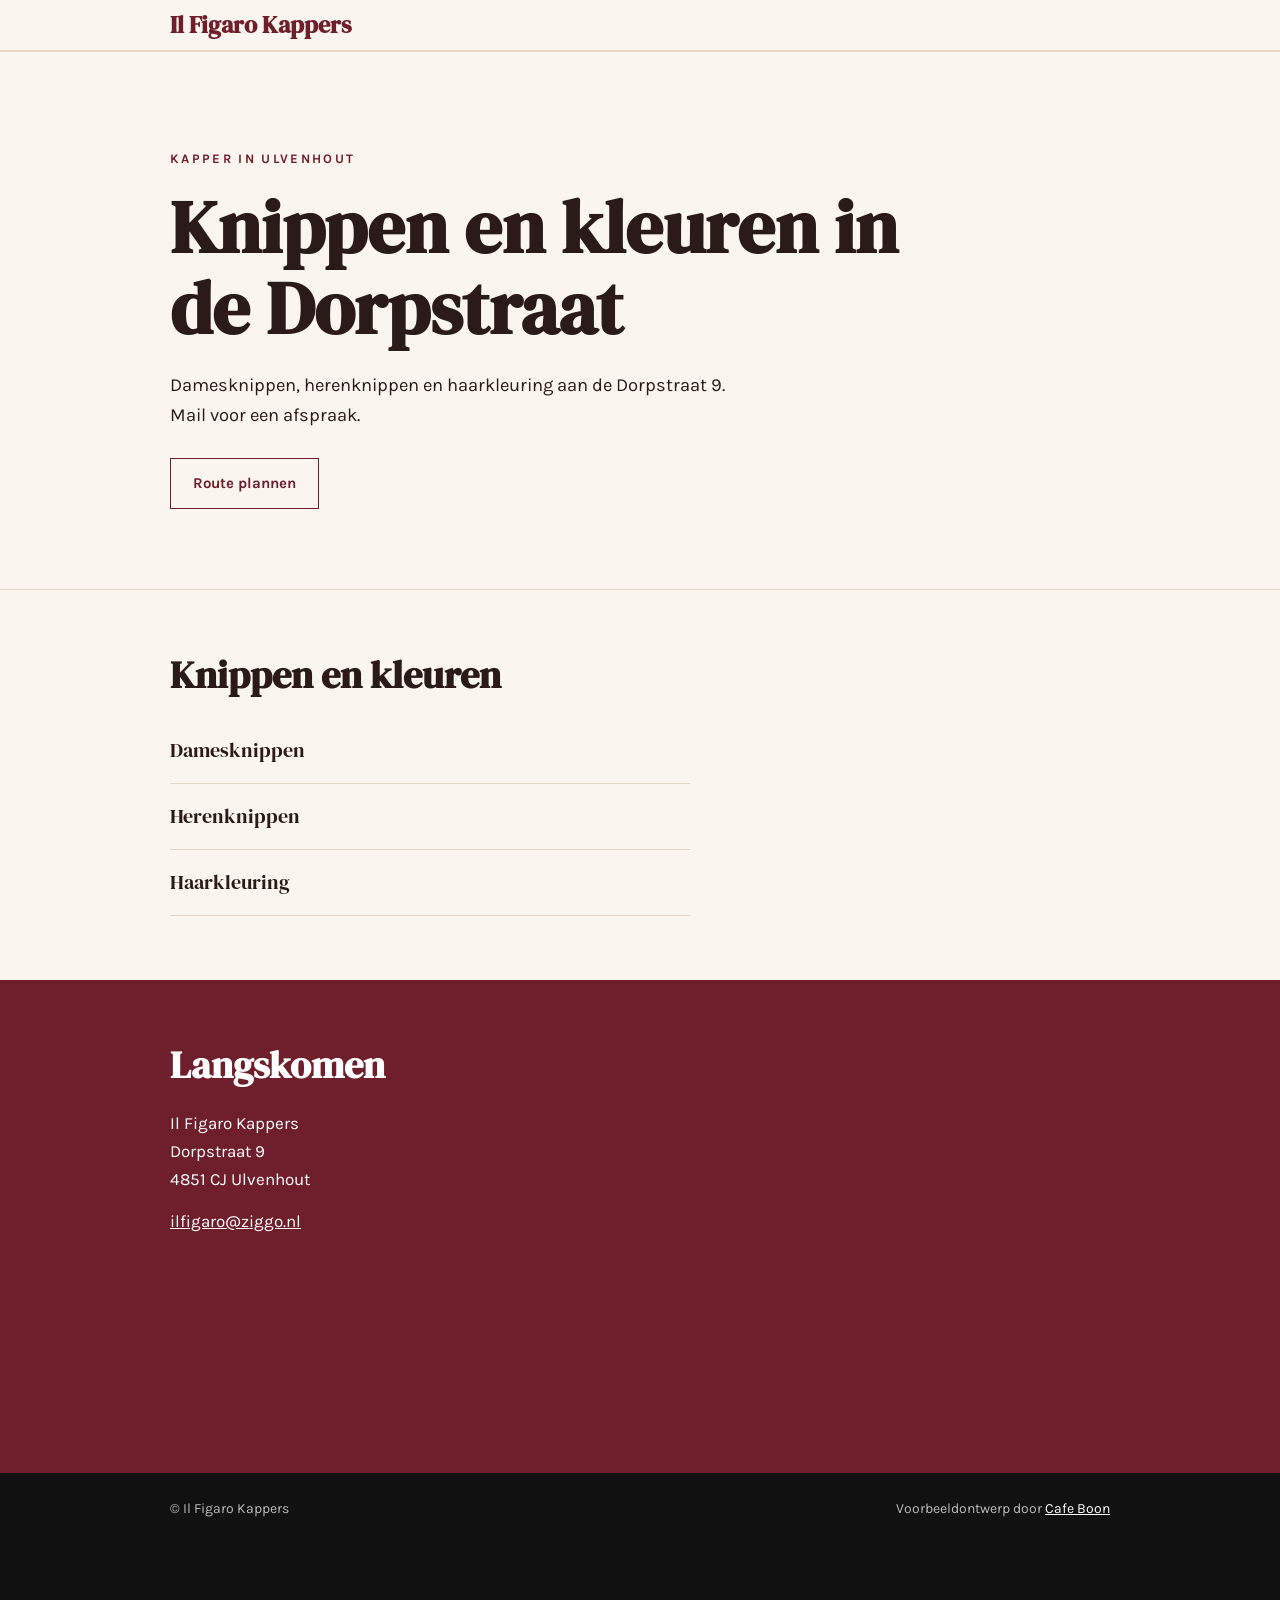
==== index.html @ 83c746a2 "Voorbeeldwebsite" ====
<!doctype html>
<html lang="nl"><head><meta charset="utf-8"><meta name="viewport" content="width=device-width,initial-scale=1">
<title>Il Figaro Kappers | Kapper in Ulvenhout</title>
<meta name="description" content="Il Figaro Kappers aan de Dorpstraat 9 in Ulvenhout. Damesknippen, herenknippen en haarkleuring.">
<meta name="robots" content="noindex">
<meta property="og:title" content="Il Figaro Kappers"><meta property="og:description" content="Il Figaro Kappers aan de Dorpstraat 9 in Ulvenhout. Damesknippen, herenknippen en haarkleuring."><meta property="og:type" content="website">
<meta property="og:image" content="https://ilfigarokappers.cafeboon.com/images/og.png">
<link rel="icon" type="image/svg+xml" href="images/favicon.svg">
<link rel="preconnect" href="https://fonts.googleapis.com"><link rel="preconnect" href="https://fonts.gstatic.com" crossorigin>
<link href="https://fonts.googleapis.com/css2?family=DM+Serif+Display&family=Karla:wght@400;700&display=swap" rel="stylesheet"><link rel="stylesheet" href="style.css">
</head><body>
<header><div class="wrap"><a class="logo" href="#top">Il Figaro Kappers</a></div></header>
<main id="top">
<section class="hero"><div class="wrap"><p class="tag">Kapper in Ulvenhout</p><h1>Knippen en kleuren in de Dorpstraat</h1><p class="lead">Damesknippen, herenknippen en haarkleuring aan de Dorpstraat 9. Mail voor een afspraak.</p>
<div class="acties"><a class="btn licht" href="https://www.google.com/maps/dir/?api=1&destination=Dorpstraat+9+4851+CJ">Route plannen</a></div></div></section>
<section><div class="wrap"><h2>Knippen en kleuren</h2><ul class="dienst"><li><span>Damesknippen</span></li><li><span>Herenknippen</span></li><li><span>Haarkleuring</span></li></ul></div></section>
<section class="donker"><div class="wrap"><h2>Langskomen</h2><div class="kol"><div><p>Il Figaro Kappers<br>Dorpstraat 9<br>4851 CJ Ulvenhout</p><p><a href="mailto:ilfigaro@ziggo.nl">ilfigaro@ziggo.nl</a></p></div>
<iframe title="Kaart" loading="lazy" src="https://maps.google.com/maps?q=Dorpstraat+9+4851+CJ&output=embed"></iframe></div></div></section>
</main>
<footer><div class="wrap"><span>&copy; Il Figaro Kappers</span><span>Voorbeeldontwerp door <a href="https://cafeboon.com">Cafe Boon</a></span></div></footer>
<div class="balk"><a href="mailto:ilfigaro@ziggo.nl">Mail</a><a href="https://www.google.com/maps/dir/?api=1&destination=Dorpstraat+9+4851+CJ">Route</a></div>
</body></html>
---- style.css ----
:root{--bg:#faf5ee;--ink:#2a1a1a;--acc:#6e1f2b;--lijn:#e4d6c6}
*{box-sizing:border-box;margin:0;padding:0}
body{font-family:'Karla',sans-serif;background:var(--bg);color:var(--ink);line-height:1.65;font-size:17px}
a{color:inherit}.wrap{max-width:980px;margin:0 auto;padding:0 20px}
h1,h2,.logo{font-family:'DM Serif Display',serif;line-height:1.1}
header{background:var(--bg);border-bottom:1px solid var(--lijn);position:sticky;top:0;z-index:10}
header .wrap{display:flex;justify-content:space-between;align-items:center;padding-top:12px;padding-bottom:12px}
.logo{font-size:1.5rem;text-decoration:none;color:var(--acc);font-weight:700}
.btn{display:inline-block;background:var(--acc);color:#fff;padding:12px 22px;text-decoration:none;font-weight:700;font-size:15px;border:1px solid var(--acc)}
.btn.licht{background:transparent;color:var(--acc)}
.hero{padding:96px 0 80px}.hero .tag{letter-spacing:.18em;text-transform:uppercase;font-size:13px;color:var(--acc);margin-bottom:18px;font-weight:700}
.hero h1{font-size:clamp(2.4rem,7vw,4.6rem);max-width:760px;margin-bottom:20px}
.lead{max-width:560px;font-size:1.15rem;margin-bottom:28px}.acties{display:flex;gap:12px;flex-wrap:wrap}
section{padding:64px 0;border-top:1px solid var(--lijn)}
h2{font-size:clamp(1.7rem,4vw,2.4rem);margin-bottom:22px}
.dienst{list-style:none;max-width:520px}.dienst li{padding:16px 0;border-bottom:1px solid var(--lijn);font-size:1.25rem;font-family:'DM Serif Display',serif}
.donker{background:var(--acc);color:#fff;border:0}.donker a{color:#fff}
.kol{display:grid;grid-template-columns:1fr 1fr;gap:40px}.kol p{margin-bottom:14px}
iframe{width:100%;height:300px;border:0}
footer{background:#111;color:#bbb;font-size:14px;padding:24px 0 84px}footer .wrap{display:flex;justify-content:space-between;gap:10px;flex-wrap:wrap}footer a{color:#fff}
.balk{display:none}
@media(max-width:760px){.kol{grid-template-columns:1fr}.hero{padding:60px 0 50px}header .btn{display:none}
.balk{display:flex;position:fixed;bottom:0;left:0;right:0;background:var(--acc);z-index:20}.balk a{flex:1;text-align:center;color:#fff;text-decoration:none;font-weight:700;padding:14px}.balk a+a{border-left:1px solid rgba(255,255,255,.3)}}
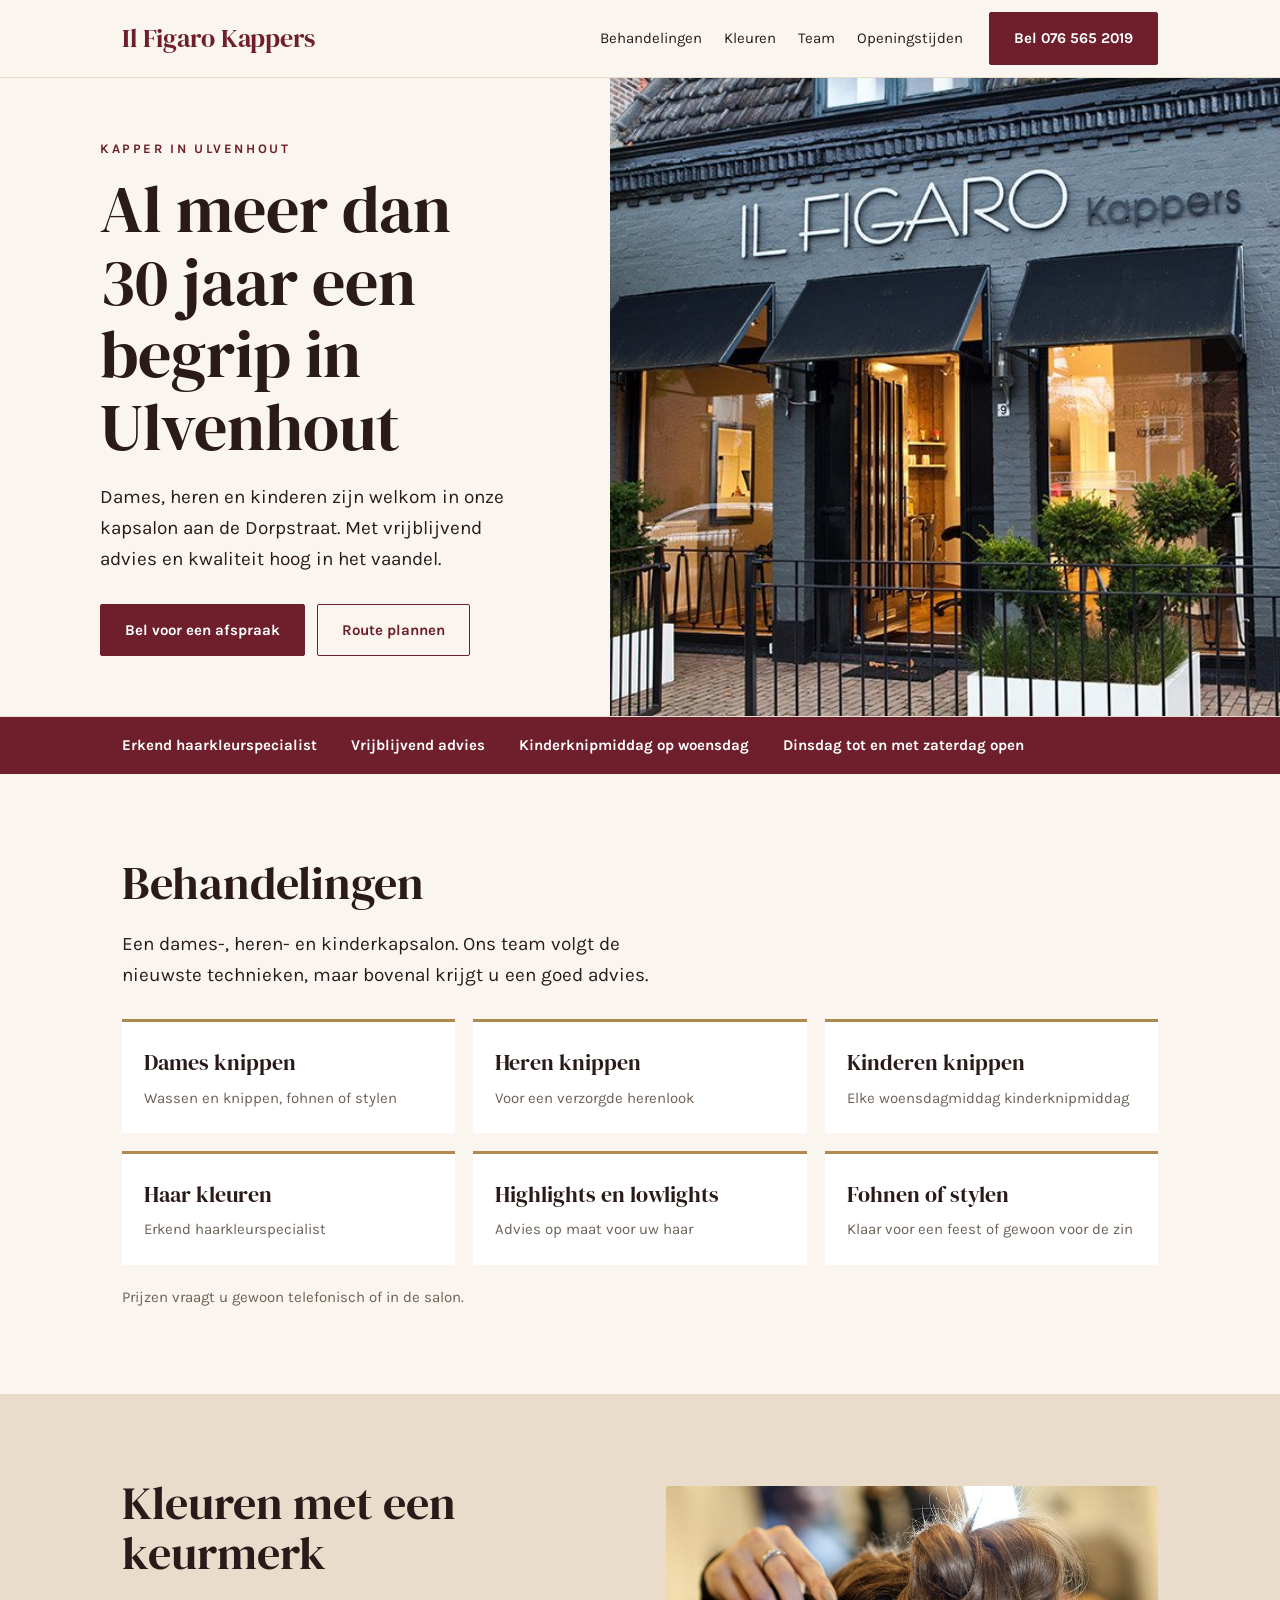
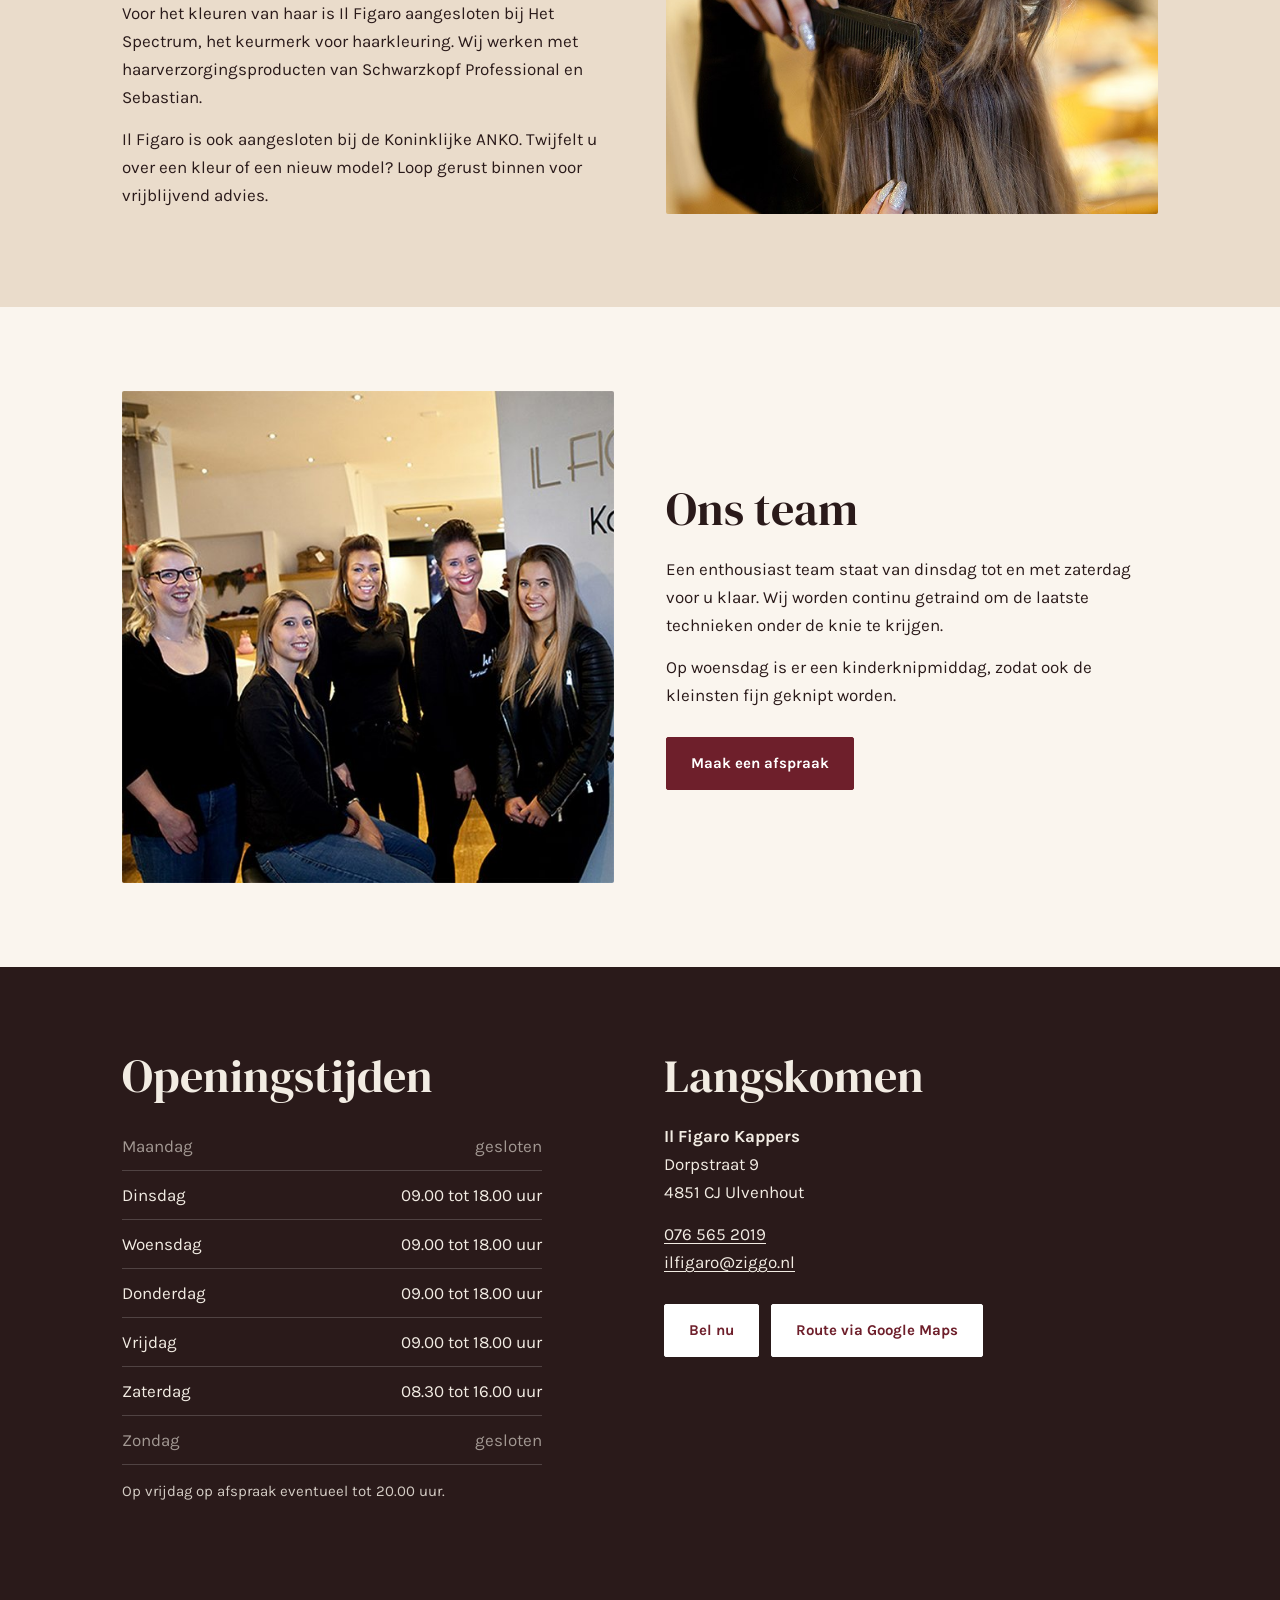
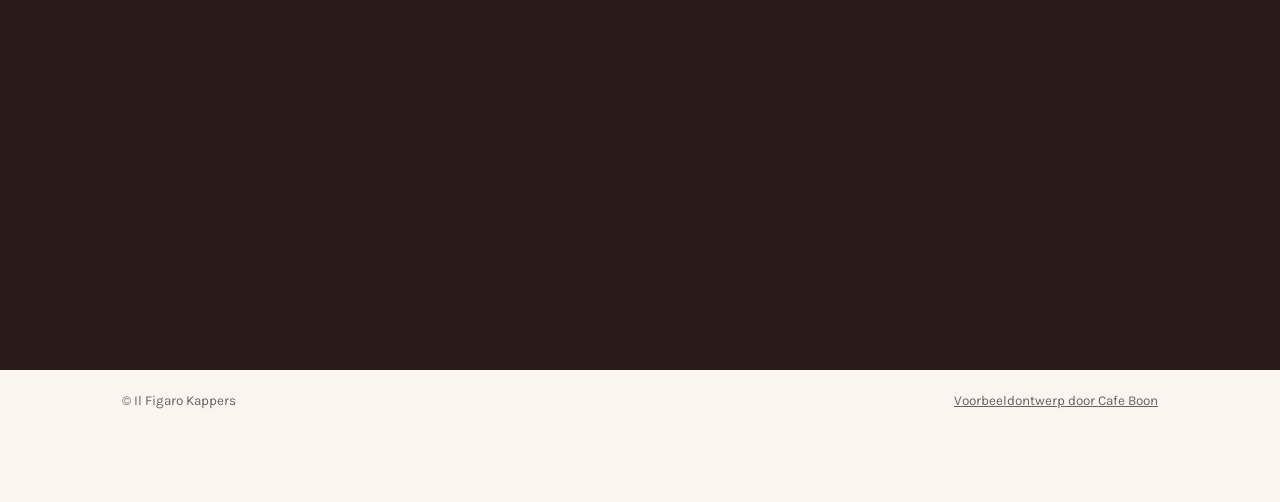
==== commit faeb4d92: "Uitgebreide one-page site met eigen foto's, openingstijden en route" ====
--- a/index.html
+++ b/index.html
@@ -1,22 +1,74 @@
 <!doctype html>
 <html lang="nl"><head><meta charset="utf-8"><meta name="viewport" content="width=device-width,initial-scale=1">
-<title>Il Figaro Kappers | Kapper in Ulvenhout</title>
-<meta name="description" content="Il Figaro Kappers aan de Dorpstraat 9 in Ulvenhout. Damesknippen, herenknippen en haarkleuring.">
+<title>Il Figaro Kappers | Dames, heren en kinderen in Ulvenhout</title>
+<meta name="description" content="Il Figaro Kappers aan de Dorpstraat 9 in Ulvenhout. Al meer dan 30 jaar een begrip voor dames, heren en kinderen. Erkend haarkleurspecialist, vrijblijvend advies.">
 <meta name="robots" content="noindex">
-<meta property="og:title" content="Il Figaro Kappers"><meta property="og:description" content="Il Figaro Kappers aan de Dorpstraat 9 in Ulvenhout. Damesknippen, herenknippen en haarkleuring."><meta property="og:type" content="website">
-<meta property="og:image" content="https://ilfigarokappers.cafeboon.com/images/og.png">
 <link rel="icon" type="image/svg+xml" href="images/favicon.svg">
+<meta property="og:title" content="Il Figaro Kappers, Ulvenhout">
+<meta property="og:description" content="Al meer dan 30 jaar een begrip in Ulvenhout. Dames, heren en kinderen.">
+<meta property="og:image" content="https://ilfigarokappers.cafeboon.com/images/og.jpg">
+<meta property="og:type" content="website">
 <link rel="preconnect" href="https://fonts.googleapis.com"><link rel="preconnect" href="https://fonts.gstatic.com" crossorigin>
-<link href="https://fonts.googleapis.com/css2?family=DM+Serif+Display&family=Karla:wght@400;700&display=swap" rel="stylesheet"><link rel="stylesheet" href="style.css">
+<link href="https://fonts.googleapis.com/css2?family=DM+Serif+Display&family=Karla:wght@400;700&display=swap" rel="stylesheet">
+<link rel="stylesheet" href="style.css">
 </head><body>
-<header><div class="wrap"><a class="logo" href="#top">Il Figaro Kappers</a></div></header>
+<header><div class="wrap"><a class="logo" href="#top">Il Figaro Kappers</a>
+<nav><a href="#behandelingen">Behandelingen</a><a href="#kleuren">Kleuren</a><a href="#team">Team</a><a href="#openingstijden">Openingstijden</a></nav>
+<a class="btn" href="tel:+31765652019">Bel 076 565 2019</a></div></header>
 <main id="top">
-<section class="hero"><div class="wrap"><p class="tag">Kapper in Ulvenhout</p><h1>Knippen en kleuren in de Dorpstraat</h1><p class="lead">Damesknippen, herenknippen en haarkleuring aan de Dorpstraat 9. Mail voor een afspraak.</p>
-<div class="acties"><a class="btn licht" href="https://www.google.com/maps/dir/?api=1&destination=Dorpstraat+9+4851+CJ">Route plannen</a></div></div></section>
-<section><div class="wrap"><h2>Knippen en kleuren</h2><ul class="dienst"><li><span>Damesknippen</span></li><li><span>Herenknippen</span></li><li><span>Haarkleuring</span></li></ul></div></section>
-<section class="donker"><div class="wrap"><h2>Langskomen</h2><div class="kol"><div><p>Il Figaro Kappers<br>Dorpstraat 9<br>4851 CJ Ulvenhout</p><p><a href="mailto:ilfigaro@ziggo.nl">ilfigaro@ziggo.nl</a></p></div>
-<iframe title="Kaart" loading="lazy" src="https://maps.google.com/maps?q=Dorpstraat+9+4851+CJ&output=embed"></iframe></div></div></section>
+<section class="hero" style="padding:0"><div class="txt"><p class="tag">Kapper in Ulvenhout</p><h1>Al meer dan 30 jaar een begrip in Ulvenhout</h1><p class="lead">Dames, heren en kinderen zijn welkom in onze kapsalon aan de Dorpstraat. Met vrijblijvend advies en kwaliteit hoog in het vaandel.</p>
+<div class="acties"><a class="btn" href="tel:+31765652019">Bel voor een afspraak</a><a class="btn licht" href="https://www.google.com/maps/dir/?api=1&destination=Dorpstraat+9+4851+CJ+Ulvenhout">Route plannen</a></div></div>
+<div class="foto"><img src="images/pand.jpg" alt="De kapsalon Il Figaro Kappers aan de Dorpstraat" fetchpriority="high"></div></section>
+<div class="punten"><div class="wrap"><span>Erkend haarkleurspecialist</span><span>Vrijblijvend advies</span><span>Kinderknipmiddag op woensdag</span><span>Dinsdag tot en met zaterdag open</span></div></div>
+
+<section id="behandelingen"><div class="wrap"><h2>Behandelingen</h2>
+<p class="lead">Een dames-, heren- en kinderkapsalon. Ons team volgt de nieuwste technieken, maar bovenal krijgt u een goed advies.</p>
+<ul class="diensten">
+<li>Dames knippen<small>Wassen en knippen, fohnen of stylen</small></li>
+<li>Heren knippen<small>Voor een verzorgde herenlook</small></li>
+<li>Kinderen knippen<small>Elke woensdagmiddag kinderknipmiddag</small></li>
+<li>Haar kleuren<small>Erkend haarkleurspecialist</small></li>
+<li>Highlights en lowlights<small>Advies op maat voor uw haar</small></li>
+<li>Fohnen of stylen<small>Klaar voor een feest of gewoon voor de zin</small></li>
+</ul>
+<p class="kleine">Prijzen vraagt u gewoon telefonisch of in de salon.</p></div></section>
+
+<section class="alt" id="kleuren"><div class="wrap split">
+<div><h2>Kleuren met een keurmerk</h2>
+<p>Voor het kleuren van haar is Il Figaro aangesloten bij Het Spectrum, het keurmerk voor haarkleuring. Wij werken met haarverzorgingsproducten van Schwarzkopf Professional en Sebastian.</p>
+<p>Il Figaro is ook aangesloten bij de Koninklijke ANKO. Twijfelt u over een kleur of een nieuw model? Loop gerust binnen voor vrijblijvend advies.</p></div>
+<div class="fotos"><img src="images/kleuren.jpg" alt="Haar kammen in de salon" loading="lazy"></div>
+</div></section>
+
+<section id="team"><div class="wrap split rev">
+<div class="fotos"><img src="images/team.jpg" alt="Het team van Il Figaro Kappers in de salon" loading="lazy" style="aspect-ratio:1/1"></div>
+<div><h2>Ons team</h2>
+<p>Een enthousiast team staat van dinsdag tot en met zaterdag voor u klaar. Wij worden continu getraind om de laatste technieken onder de knie te krijgen.</p>
+<p>Op woensdag is er een kinderknipmiddag, zodat ook de kleinsten fijn geknipt worden.</p>
+<div class="acties"><a class="btn" href="tel:+31765652019">Maak een afspraak</a></div></div>
+</div></section>
+
+<section class="donker" id="openingstijden"><div class="wrap kol">
+<div><h2>Openingstijden</h2>
+<table class="tijden">
+<tr class="dicht"><td>Maandag</td><td>gesloten</td></tr>
+<tr><td>Dinsdag</td><td>09.00 tot 18.00 uur</td></tr>
+<tr><td>Woensdag</td><td>09.00 tot 18.00 uur</td></tr>
+<tr><td>Donderdag</td><td>09.00 tot 18.00 uur</td></tr>
+<tr><td>Vrijdag</td><td>09.00 tot 18.00 uur</td></tr>
+<tr><td>Zaterdag</td><td>08.30 tot 16.00 uur</td></tr>
+<tr class="dicht"><td>Zondag</td><td>gesloten</td></tr>
+</table>
+<p style="margin-top:14px;font-size:15px;opacity:.85">Op vrijdag op afspraak eventueel tot 20.00 uur.</p>
+</div>
+<div id="contact"><h2>Langskomen</h2>
+<p><b>Il Figaro Kappers</b><br>Dorpstraat 9<br>4851 CJ Ulvenhout</p>
+<p><a href="tel:+31765652019">076 565 2019</a><br><a href="mailto:ilfigaro@ziggo.nl">ilfigaro@ziggo.nl</a></p>
+<div class="acties"><a class="btn wit" href="tel:+31765652019">Bel nu</a><a class="btn wit" href="https://www.google.com/maps/dir/?api=1&destination=Dorpstraat+9+4851+CJ+Ulvenhout">Route via Google Maps</a></div>
+</div>
+</div>
+<div class="wrap" style="margin-top:40px"><iframe title="Kaart" loading="lazy" style="width:100%;height:320px;border:0" src="https://maps.google.com/maps?q=Dorpstraat+9+4851+CJ+Ulvenhout&output=embed"></iframe></div></section>
 </main>
-<footer><div class="wrap"><span>&copy; Il Figaro Kappers</span><span>Voorbeeldontwerp door <a href="https://cafeboon.com">Cafe Boon</a></span></div></footer>
-<div class="balk"><a href="mailto:ilfigaro@ziggo.nl">Mail</a><a href="https://www.google.com/maps/dir/?api=1&destination=Dorpstraat+9+4851+CJ">Route</a></div>
-</body></html>+<footer><div class="wrap"><span>&copy; Il Figaro Kappers</span><span><a href="https://cafeboon.com">Voorbeeldontwerp door Cafe Boon</a></span></div></footer>
+<div class="balk"><a href="tel:+31765652019">Bel</a><a href="https://www.google.com/maps/dir/?api=1&destination=Dorpstraat+9+4851+CJ+Ulvenhout">Route</a><a href="mailto:ilfigaro@ziggo.nl">Mail</a></div>
+</body></html>
--- a/style.css
+++ b/style.css
@@ -1,23 +1,63 @@
-:root{--bg:#faf5ee;--ink:#2a1a1a;--acc:#6e1f2b;--lijn:#e4d6c6}
+:root{--bg:#faf5ee;--ink:#2a1a1a;--acc:#6e1f2b;--acc2:#b08a4a;--lijn:#eadccb;--mute:#6a6258}
 *{box-sizing:border-box;margin:0;padding:0}
+html{scroll-behavior:smooth}
 body{font-family:'Karla',sans-serif;background:var(--bg);color:var(--ink);line-height:1.65;font-size:17px}
-a{color:inherit}.wrap{max-width:980px;margin:0 auto;padding:0 20px}
-h1,h2,.logo{font-family:'DM Serif Display',serif;line-height:1.1}
+img{display:block;max-width:100%}
+a{color:inherit}
+.wrap{max-width:1080px;margin:0 auto;padding:0 22px}
+h1,h2,h3,.logo{font-family:'DM Serif Display',serif;line-height:1.1;font-weight:400}
+h2{font-size:clamp(32px,4.6vw,46px);margin-bottom:20px}
+.btn{display:inline-block;background:var(--acc);color:#fff;padding:13px 24px;text-decoration:none;font-weight:700;font-size:15px;border:1px solid var(--acc);border-radius:2px}
+.btn.licht{background:transparent;color:var(--acc)}
+.btn.wit{background:#fff;color:var(--acc);border-color:#fff}
 header{background:var(--bg);border-bottom:1px solid var(--lijn);position:sticky;top:0;z-index:10}
-header .wrap{display:flex;justify-content:space-between;align-items:center;padding-top:12px;padding-bottom:12px}
-.logo{font-size:1.5rem;text-decoration:none;color:var(--acc);font-weight:700}
-.btn{display:inline-block;background:var(--acc);color:#fff;padding:12px 22px;text-decoration:none;font-weight:700;font-size:15px;border:1px solid var(--acc)}
-.btn.licht{background:transparent;color:var(--acc)}
-.hero{padding:96px 0 80px}.hero .tag{letter-spacing:.18em;text-transform:uppercase;font-size:13px;color:var(--acc);margin-bottom:18px;font-weight:700}
-.hero h1{font-size:clamp(2.4rem,7vw,4.6rem);max-width:760px;margin-bottom:20px}
-.lead{max-width:560px;font-size:1.15rem;margin-bottom:28px}.acties{display:flex;gap:12px;flex-wrap:wrap}
-section{padding:64px 0;border-top:1px solid var(--lijn)}
-h2{font-size:clamp(1.7rem,4vw,2.4rem);margin-bottom:22px}
-.dienst{list-style:none;max-width:520px}.dienst li{padding:16px 0;border-bottom:1px solid var(--lijn);font-size:1.25rem;font-family:'DM Serif Display',serif}
-.donker{background:var(--acc);color:#fff;border:0}.donker a{color:#fff}
-.kol{display:grid;grid-template-columns:1fr 1fr;gap:40px}.kol p{margin-bottom:14px}
-iframe{width:100%;height:300px;border:0}
-footer{background:#111;color:#bbb;font-size:14px;padding:24px 0 84px}footer .wrap{display:flex;justify-content:space-between;gap:10px;flex-wrap:wrap}footer a{color:#fff}
+header .wrap{display:flex;align-items:center;gap:26px;padding-top:12px;padding-bottom:12px}
+.logo{font-size:1.6rem;text-decoration:none;color:var(--acc);margin-right:auto}
+nav{display:flex;gap:22px;font-size:15px}
+nav a{text-decoration:none}
+.hero{display:grid;grid-template-columns:1fr 1.1fr;min-height:560px;border-bottom:1px solid var(--lijn)}
+.hero .txt{display:flex;flex-direction:column;justify-content:center;padding:60px max(22px,calc((100vw - 1080px)/2)) 60px max(22px,calc((100vw - 1080px)/2))}
+.hero .tag{letter-spacing:.2em;text-transform:uppercase;font-size:13px;color:var(--acc);font-weight:700;margin-bottom:14px}
+.hero h1{font-size:clamp(40px,5.4vw,66px);margin-bottom:18px}
+.lead{font-size:19px;max-width:30em}
+.acties{display:flex;flex-wrap:wrap;gap:12px;margin-top:28px}
+.hero .foto{background:#222}
+.hero .foto img{width:100%;height:100%;object-fit:cover}
+.punten{background:var(--acc);color:#fff}
+.punten .wrap{display:flex;flex-wrap:wrap;gap:8px 34px;padding-top:16px;padding-bottom:16px;font-size:15px;font-weight:700}
+section{padding:84px 0}
+.alt{background:var(--lijn)}
+.donker{background:var(--ink);color:#f2ece3}
+.split{display:grid;grid-template-columns:1fr 1fr;gap:52px;align-items:center}
+.split.rev .fotos{order:-1}
+.split p{margin-bottom:14px}
+.fotos img{width:100%;aspect-ratio:3/2;object-fit:cover;border-radius:2px}
+.diensten{display:grid;grid-template-columns:repeat(3,1fr);gap:18px;list-style:none;margin-top:28px}
+.diensten li{background:#fff;border-top:3px solid var(--acc2);padding:22px 22px 24px;font-family:'DM Serif Display',serif;font-size:22px}
+.diensten li small{display:block;font-family:'Karla',sans-serif;font-size:15px;color:var(--mute);margin-top:6px;line-height:1.5}
+.kleine{color:var(--mute);font-size:15px;margin-top:20px}
+.tijden{width:100%;border-collapse:collapse;max-width:420px}
+.tijden td{padding:10px 0;border-bottom:1px solid rgba(255,255,255,.18)}
+.tijden td:last-child{text-align:right}
+.tijden .dicht td{opacity:.6}
+.kol{display:grid;grid-template-columns:1fr 1fr;gap:48px}
+.kol iframe{width:100%;height:100%;min-height:300px;border:0;border-radius:2px}
+.kol p{margin-bottom:14px}
+.kol a{text-decoration-thickness:1px;text-underline-offset:3px}
+footer{padding:20px 0 90px;font-size:13.5px;color:var(--mute)}
+footer .wrap{display:flex;flex-wrap:wrap;gap:6px 24px;justify-content:space-between}
 .balk{display:none}
-@media(max-width:760px){.kol{grid-template-columns:1fr}.hero{padding:60px 0 50px}header .btn{display:none}
-.balk{display:flex;position:fixed;bottom:0;left:0;right:0;background:var(--acc);z-index:20}.balk a{flex:1;text-align:center;color:#fff;text-decoration:none;font-weight:700;padding:14px}.balk a+a{border-left:1px solid rgba(255,255,255,.3)}}
+@media(max-width:820px){
+nav{display:none}
+.hero{grid-template-columns:1fr;min-height:0}
+.hero .txt{padding:44px 22px}
+.hero .foto{order:-1;height:260px}
+section{padding:56px 0}
+.split,.kol{grid-template-columns:1fr;gap:30px}
+.split.rev .fotos{order:0}
+.diensten{grid-template-columns:1fr}
+.balk{display:flex;position:fixed;left:0;right:0;bottom:0;z-index:20;background:var(--acc);box-shadow:0 -2px 10px rgba(0,0,0,.2)}
+.balk a{flex:1;text-align:center;color:#fff;text-decoration:none;font-weight:700;padding:15px 0;border-right:1px solid rgba(255,255,255,.25)}
+.balk a:last-child{border:0}
+header .btn{padding:10px 16px}
+}
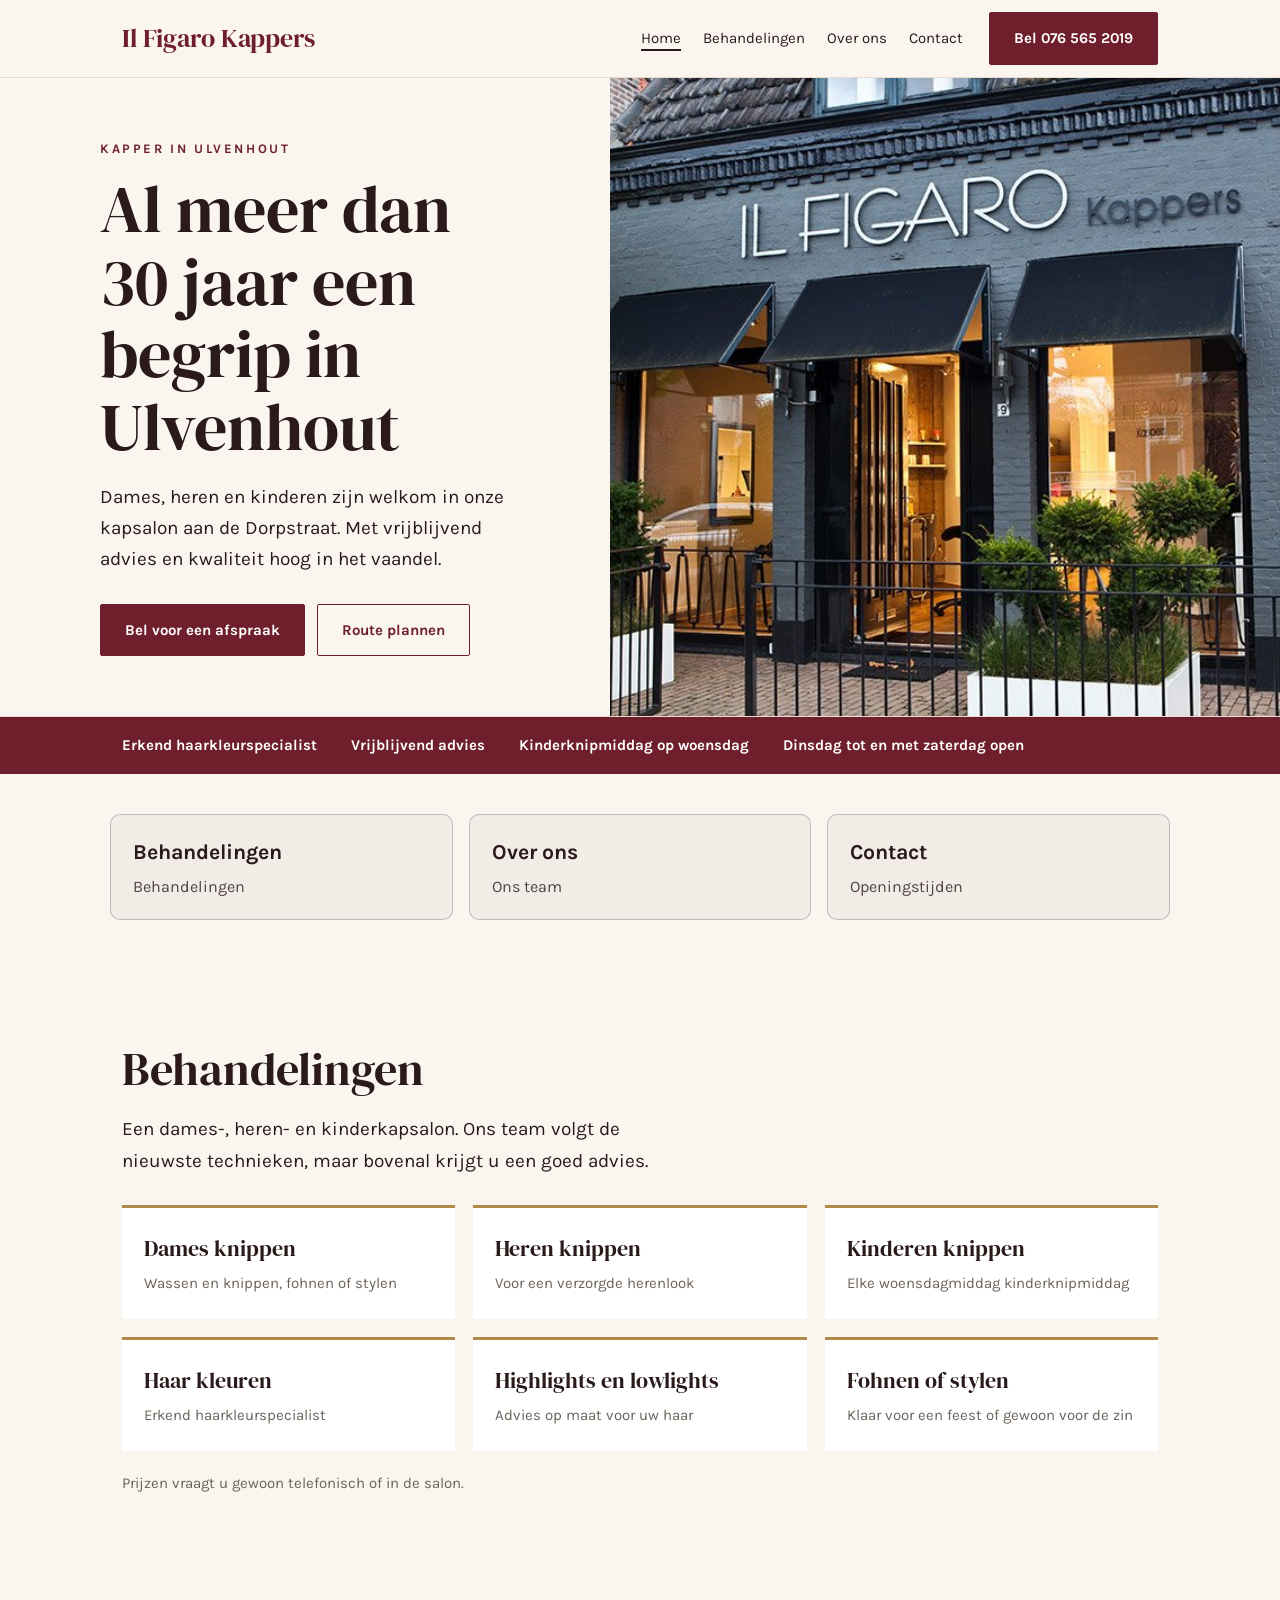
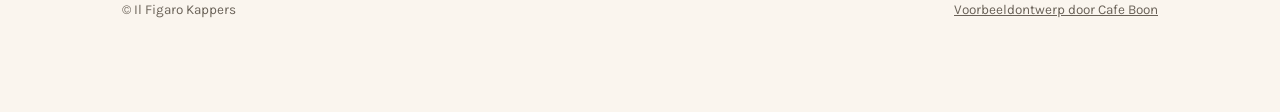
==== commit df74e24e: "Website opgedeeld in meerdere pagina's" ====
--- a/index.html
+++ b/index.html
@@ -12,16 +12,17 @@
 <link href="https://fonts.googleapis.com/css2?family=DM+Serif+Display&family=Karla:wght@400;700&display=swap" rel="stylesheet">
 <link rel="stylesheet" href="style.css">
 </head><body>
-<header><div class="wrap"><a class="logo" href="#top">Il Figaro Kappers</a>
-<nav><a href="#behandelingen">Behandelingen</a><a href="#kleuren">Kleuren</a><a href="#team">Team</a><a href="#openingstijden">Openingstijden</a></nav>
+<header><div class="wrap"><a class="logo" href="index.html">Il Figaro Kappers</a>
+<nav><a aria-current="page" href="index.html">Home</a><a href="aanbod.html">Behandelingen</a><a href="over.html">Over ons</a><a href="contact.html">Contact</a></nav>
 <a class="btn" href="tel:+31765652019">Bel 076 565 2019</a></div></header>
+<div aria-label="Pagina's" class="sn-bar" role="navigation"><a aria-current="page" class="sn-link" href="index.html">Home</a><a class="sn-link" href="aanbod.html">Behandelingen</a><a class="sn-link" href="over.html">Over ons</a><a class="sn-link" href="contact.html">Contact</a></div>
 <main id="top">
 <section class="hero" style="padding:0"><div class="txt"><p class="tag">Kapper in Ulvenhout</p><h1>Al meer dan 30 jaar een begrip in Ulvenhout</h1><p class="lead">Dames, heren en kinderen zijn welkom in onze kapsalon aan de Dorpstraat. Met vrijblijvend advies en kwaliteit hoog in het vaandel.</p>
-<div class="acties"><a class="btn" href="tel:+31765652019">Bel voor een afspraak</a><a class="btn licht" href="https://www.google.com/maps/dir/?api=1&destination=Dorpstraat+9+4851+CJ+Ulvenhout">Route plannen</a></div></div>
-<div class="foto"><img src="images/pand.jpg" alt="De kapsalon Il Figaro Kappers aan de Dorpstraat" fetchpriority="high"></div></section>
+<div class="acties"><a class="btn" href="tel:+31765652019">Bel voor een afspraak</a><a class="btn licht" href="https://www.google.com/maps/dir/?api=1&amp;destination=Dorpstraat+9+4851+CJ+Ulvenhout">Route plannen</a></div></div>
+<div class="foto"><img alt="De kapsalon Il Figaro Kappers aan de Dorpstraat" fetchpriority="high" src="images/pand.jpg"/></div></section>
 <div class="punten"><div class="wrap"><span>Erkend haarkleurspecialist</span><span>Vrijblijvend advies</span><span>Kinderknipmiddag op woensdag</span><span>Dinsdag tot en met zaterdag open</span></div></div>
-
-<section id="behandelingen"><div class="wrap"><h2>Behandelingen</h2>
+<div class="sn-cards"><a class="sn-card" href="aanbod.html"><strong>Behandelingen</strong><span>Behandelingen</span></a><a class="sn-card" href="over.html"><strong>Over ons</strong><span>Ons team</span></a><a class="sn-card" href="contact.html"><strong>Contact</strong><span>Openingstijden</span></a></div>
+<section><div class="wrap"><h2>Behandelingen</h2>
 <p class="lead">Een dames-, heren- en kinderkapsalon. Ons team volgt de nieuwste technieken, maar bovenal krijgt u een goed advies.</p>
 <ul class="diensten">
 <li>Dames knippen<small>Wassen en knippen, fohnen of stylen</small></li>
@@ -32,43 +33,7 @@
 <li>Fohnen of stylen<small>Klaar voor een feest of gewoon voor de zin</small></li>
 </ul>
 <p class="kleine">Prijzen vraagt u gewoon telefonisch of in de salon.</p></div></section>
-
-<section class="alt" id="kleuren"><div class="wrap split">
-<div><h2>Kleuren met een keurmerk</h2>
-<p>Voor het kleuren van haar is Il Figaro aangesloten bij Het Spectrum, het keurmerk voor haarkleuring. Wij werken met haarverzorgingsproducten van Schwarzkopf Professional en Sebastian.</p>
-<p>Il Figaro is ook aangesloten bij de Koninklijke ANKO. Twijfelt u over een kleur of een nieuw model? Loop gerust binnen voor vrijblijvend advies.</p></div>
-<div class="fotos"><img src="images/kleuren.jpg" alt="Haar kammen in de salon" loading="lazy"></div>
-</div></section>
-
-<section id="team"><div class="wrap split rev">
-<div class="fotos"><img src="images/team.jpg" alt="Het team van Il Figaro Kappers in de salon" loading="lazy" style="aspect-ratio:1/1"></div>
-<div><h2>Ons team</h2>
-<p>Een enthousiast team staat van dinsdag tot en met zaterdag voor u klaar. Wij worden continu getraind om de laatste technieken onder de knie te krijgen.</p>
-<p>Op woensdag is er een kinderknipmiddag, zodat ook de kleinsten fijn geknipt worden.</p>
-<div class="acties"><a class="btn" href="tel:+31765652019">Maak een afspraak</a></div></div>
-</div></section>
-
-<section class="donker" id="openingstijden"><div class="wrap kol">
-<div><h2>Openingstijden</h2>
-<table class="tijden">
-<tr class="dicht"><td>Maandag</td><td>gesloten</td></tr>
-<tr><td>Dinsdag</td><td>09.00 tot 18.00 uur</td></tr>
-<tr><td>Woensdag</td><td>09.00 tot 18.00 uur</td></tr>
-<tr><td>Donderdag</td><td>09.00 tot 18.00 uur</td></tr>
-<tr><td>Vrijdag</td><td>09.00 tot 18.00 uur</td></tr>
-<tr><td>Zaterdag</td><td>08.30 tot 16.00 uur</td></tr>
-<tr class="dicht"><td>Zondag</td><td>gesloten</td></tr>
-</table>
-<p style="margin-top:14px;font-size:15px;opacity:.85">Op vrijdag op afspraak eventueel tot 20.00 uur.</p>
-</div>
-<div id="contact"><h2>Langskomen</h2>
-<p><b>Il Figaro Kappers</b><br>Dorpstraat 9<br>4851 CJ Ulvenhout</p>
-<p><a href="tel:+31765652019">076 565 2019</a><br><a href="mailto:ilfigaro@ziggo.nl">ilfigaro@ziggo.nl</a></p>
-<div class="acties"><a class="btn wit" href="tel:+31765652019">Bel nu</a><a class="btn wit" href="https://www.google.com/maps/dir/?api=1&destination=Dorpstraat+9+4851+CJ+Ulvenhout">Route via Google Maps</a></div>
-</div>
-</div>
-<div class="wrap" style="margin-top:40px"><iframe title="Kaart" loading="lazy" style="width:100%;height:320px;border:0" src="https://maps.google.com/maps?q=Dorpstraat+9+4851+CJ+Ulvenhout&output=embed"></iframe></div></section>
 </main>
-<footer><div class="wrap"><span>&copy; Il Figaro Kappers</span><span><a href="https://cafeboon.com">Voorbeeldontwerp door Cafe Boon</a></span></div></footer>
-<div class="balk"><a href="tel:+31765652019">Bel</a><a href="https://www.google.com/maps/dir/?api=1&destination=Dorpstraat+9+4851+CJ+Ulvenhout">Route</a><a href="mailto:ilfigaro@ziggo.nl">Mail</a></div>
+<footer><div class="wrap"><span>© Il Figaro Kappers</span><span><a href="https://cafeboon.com">Voorbeeldontwerp door Cafe Boon</a></span></div></footer>
+<div class="balk"><a href="tel:+31765652019">Bel</a><a href="https://www.google.com/maps/dir/?api=1&amp;destination=Dorpstraat+9+4851+CJ+Ulvenhout">Route</a><a href="mailto:ilfigaro@ziggo.nl">Mail</a></div>
 </body></html>
--- a/style.css
+++ b/style.css
@@ -61,3 +61,17 @@
 .balk a:last-child{border:0}
 header .btn{padding:10px 16px}
 }
+/* sitenav:start */
+.sn-bar{display:none;gap:6px;overflow-x:auto;white-space:nowrap;-webkit-overflow-scrolling:touch;padding:8px 12px;background:inherit;color:inherit;font:inherit;line-height:1.2;border-bottom:1px solid rgba(128,128,128,.35);box-sizing:border-box;max-width:100%}
+.sn-bar a.sn-link{flex:0 0 auto;padding:9px 15px;border-radius:999px;color:inherit;text-decoration:none;font-size:15px;font-weight:600;letter-spacing:0;text-transform:none;margin:0}
+.sn-bar a.sn-link[aria-current="page"]{background:rgba(128,128,128,.2);box-shadow:inset 0 -2px 0 currentColor}
+@media(max-width:820px){.sn-bar{display:flex}}
+nav a[aria-current="page"]:not(.cta):not(.btn):not(.call){text-decoration:underline;text-underline-offset:6px;text-decoration-thickness:2px}
+.sn-head{max-width:1100px;margin:0 auto;padding:40px 20px 0;box-sizing:border-box}
+.sn-head h1{margin:0;color:inherit;font-size:clamp(30px,5vw,46px);line-height:1.1}
+.sn-cards{max-width:1100px;margin:0 auto;padding:40px 20px;display:grid;grid-template-columns:repeat(auto-fit,minmax(230px,1fr));gap:16px;box-sizing:border-box}
+.sn-card{display:block;padding:20px 22px;border:1px solid rgba(128,128,128,.45);border-radius:10px;background:rgba(128,128,128,.07);color:inherit;text-decoration:none;min-width:0}
+.sn-card strong{display:block;font-size:1.25em;margin:0 0 6px;color:inherit}
+.sn-card span{display:block;opacity:.8;font-size:.95em;line-height:1.4}
+.sn-card:hover,.sn-card:focus-visible{border-color:currentColor}
+/* sitenav:end */
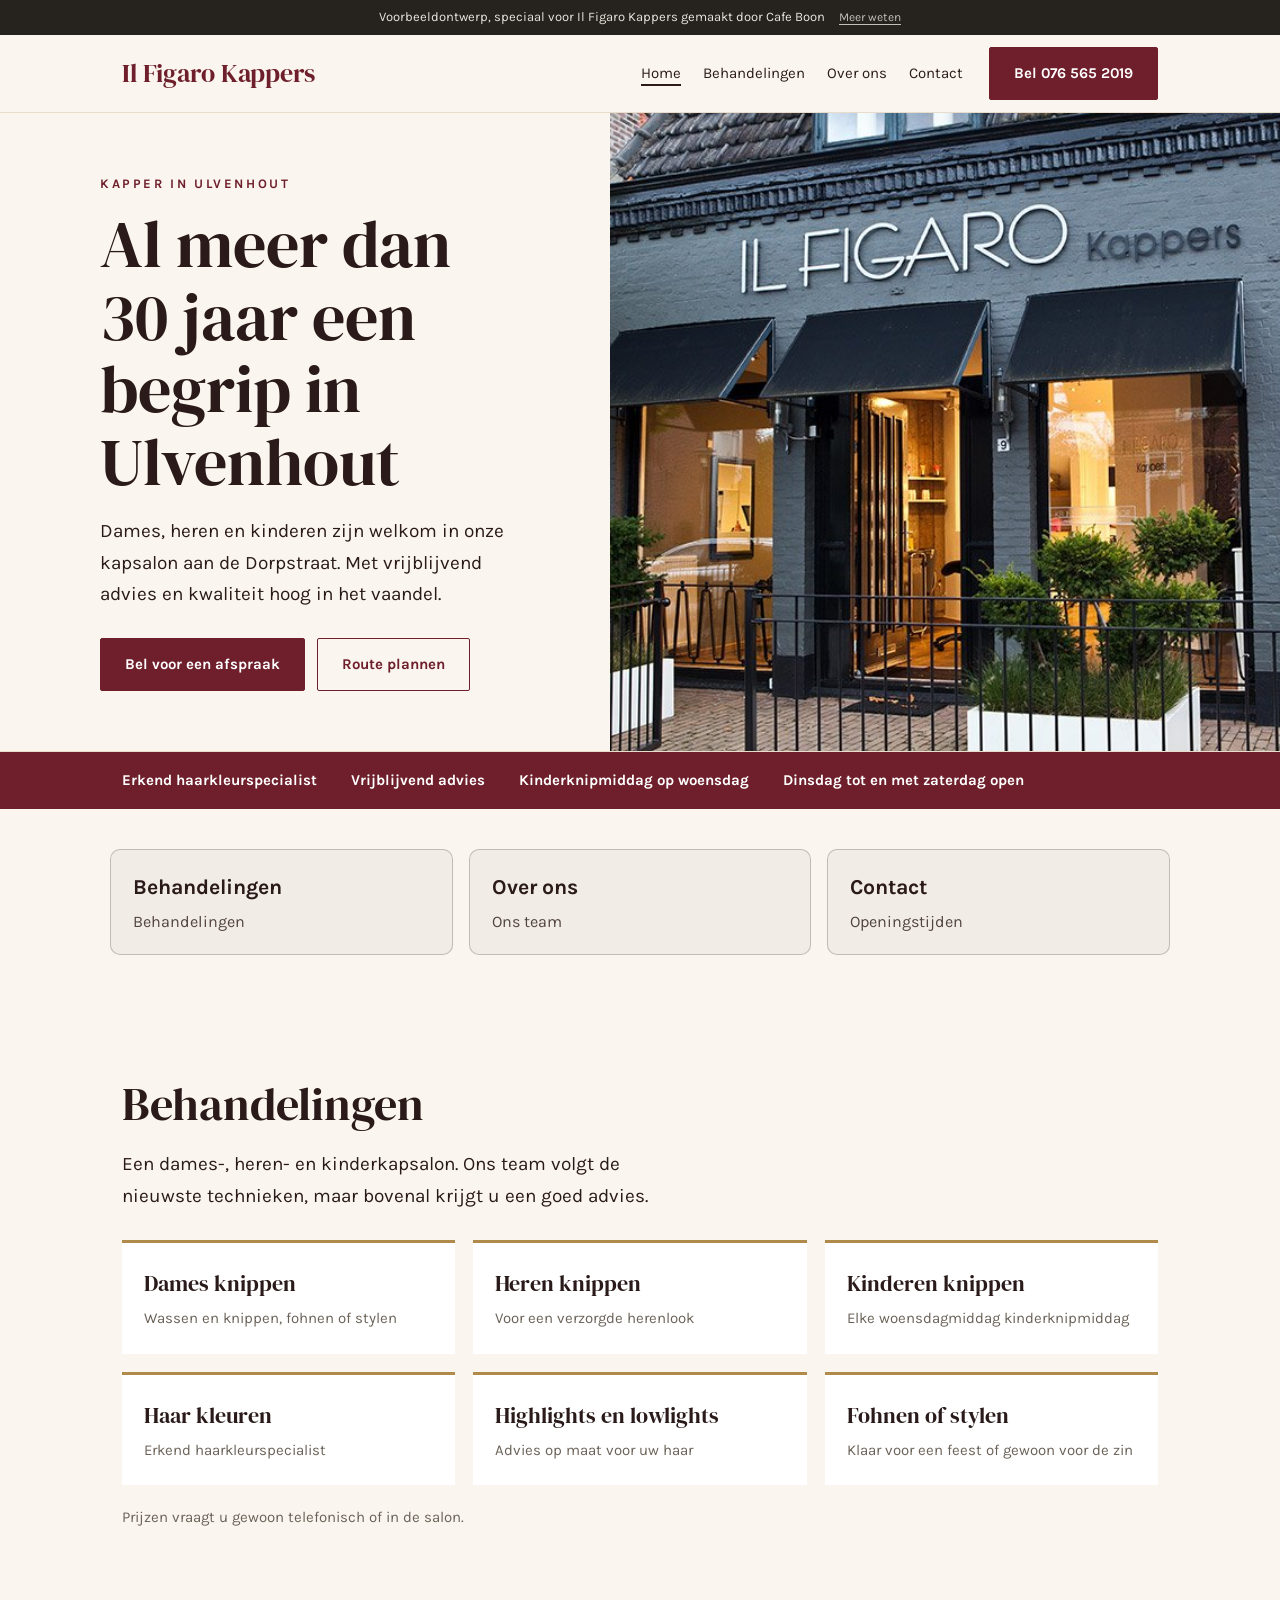
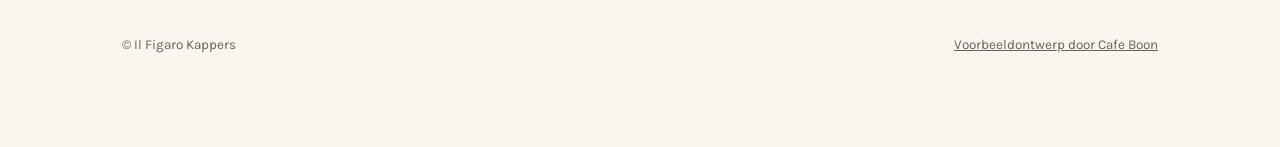
==== commit 472d3be4: "Werkende formulieren voor afspraken en aanvragen" ====
--- a/index.html
+++ b/index.html
@@ -12,6 +12,7 @@
 <link href="https://fonts.googleapis.com/css2?family=DM+Serif+Display&family=Karla:wght@400;700&display=swap" rel="stylesheet">
 <link rel="stylesheet" href="style.css">
 </head><body>
+<div class="vb-banner" role="note"><span>Voorbeeldontwerp, speciaal voor Il Figaro Kappers gemaakt door Cafe Boon</span><a href="https://cafeboon.com">Meer weten</a></div>
 <header><div class="wrap"><a class="logo" href="index.html">Il Figaro Kappers</a>
 <nav><a aria-current="page" href="index.html">Home</a><a href="aanbod.html">Behandelingen</a><a href="over.html">Over ons</a><a href="contact.html">Contact</a></nav>
 <a class="btn" href="tel:+31765652019">Bel 076 565 2019</a></div></header>
--- a/style.css
+++ b/style.css
@@ -75,3 +75,31 @@
 .sn-card span{display:block;opacity:.8;font-size:.95em;line-height:1.4}
 .sn-card:hover,.sn-card:focus-visible{border-color:currentColor}
 /* sitenav:end */
+/* voorbeeld-formulier:start */
+@layer sn{.sn-form button.btn{border:0;font:inherit;cursor:pointer;line-height:1.2}}
+.sn-formsec{padding:36px 0 72px}
+.sn-formwrap{max-width:1100px;margin:0 auto;padding:0 20px;box-sizing:border-box}
+.sn-formwrap>h2{margin:0 0 12px}
+.sn-formwrap>.sn-lead,.sn-formwrap>.sn-form,.sn-formwrap>.sn-done{max-width:720px}
+.sn-formwrap .sn-lead{margin:0 0 24px;opacity:.85}
+.sn-form{display:grid;grid-template-columns:1fr 1fr;gap:16px}
+.sn-field{display:flex;flex-direction:column;gap:6px;min-width:0;text-align:left}
+.sn-field.full{grid-column:1/-1}
+.sn-field label{font-size:14px;font-weight:600}
+.sn-field input,.sn-field select,.sn-field textarea{font:inherit;font-size:16px;line-height:1.4;color:inherit;background:rgba(128,128,128,.12);border:1px solid rgba(128,128,128,.55);border-radius:8px;padding:11px 12px;width:100%;box-sizing:border-box;min-width:0;max-width:100%;-webkit-appearance:none;appearance:none}
+.sn-field select{background-image:linear-gradient(45deg,transparent 50%,currentColor 50%),linear-gradient(135deg,currentColor 50%,transparent 50%);background-position:calc(100% - 20px) 50%,calc(100% - 15px) 50%;background-size:5px 5px;background-repeat:no-repeat;padding-right:38px}
+.sn-field select option{color:#111;background:#fff}
+.sn-field textarea{resize:vertical}
+.sn-field input:focus,.sn-field select:focus,.sn-field textarea:focus{outline:2px solid currentColor;outline-offset:1px}
+.sn-done{padding:28px;border:1px solid rgba(128,128,128,.55);border-radius:12px;background:rgba(128,128,128,.1)}
+.sn-done h2{margin:0 0 10px}
+.sn-done p{margin:0}
+.sn-done a{text-decoration:underline;text-underline-offset:3px;font-weight:600}
+.sn-formlink{padding:0 0 56px}
+@media(max-width:640px){.sn-form{grid-template-columns:1fr}.sn-formsec{padding:24px 0 56px}}
+/* voorbeeld-formulier:end */
+/* voorbeeldbanner:start */
+.vb-banner{display:flex;flex-wrap:wrap;justify-content:center;align-items:baseline;gap:2px 14px;padding:8px 16px;background:#26231f;color:#e9e6df;font-size:13px;line-height:1.45;letter-spacing:0;text-transform:none;font-weight:400;text-align:center;position:relative;z-index:1000}
+.vb-banner a{color:inherit;opacity:.8;text-decoration:underline;text-underline-offset:3px;font-size:12px;font-weight:400;white-space:nowrap;letter-spacing:0;text-transform:none}
+.vb-banner a:hover{opacity:1}
+/* voorbeeldbanner:end */
